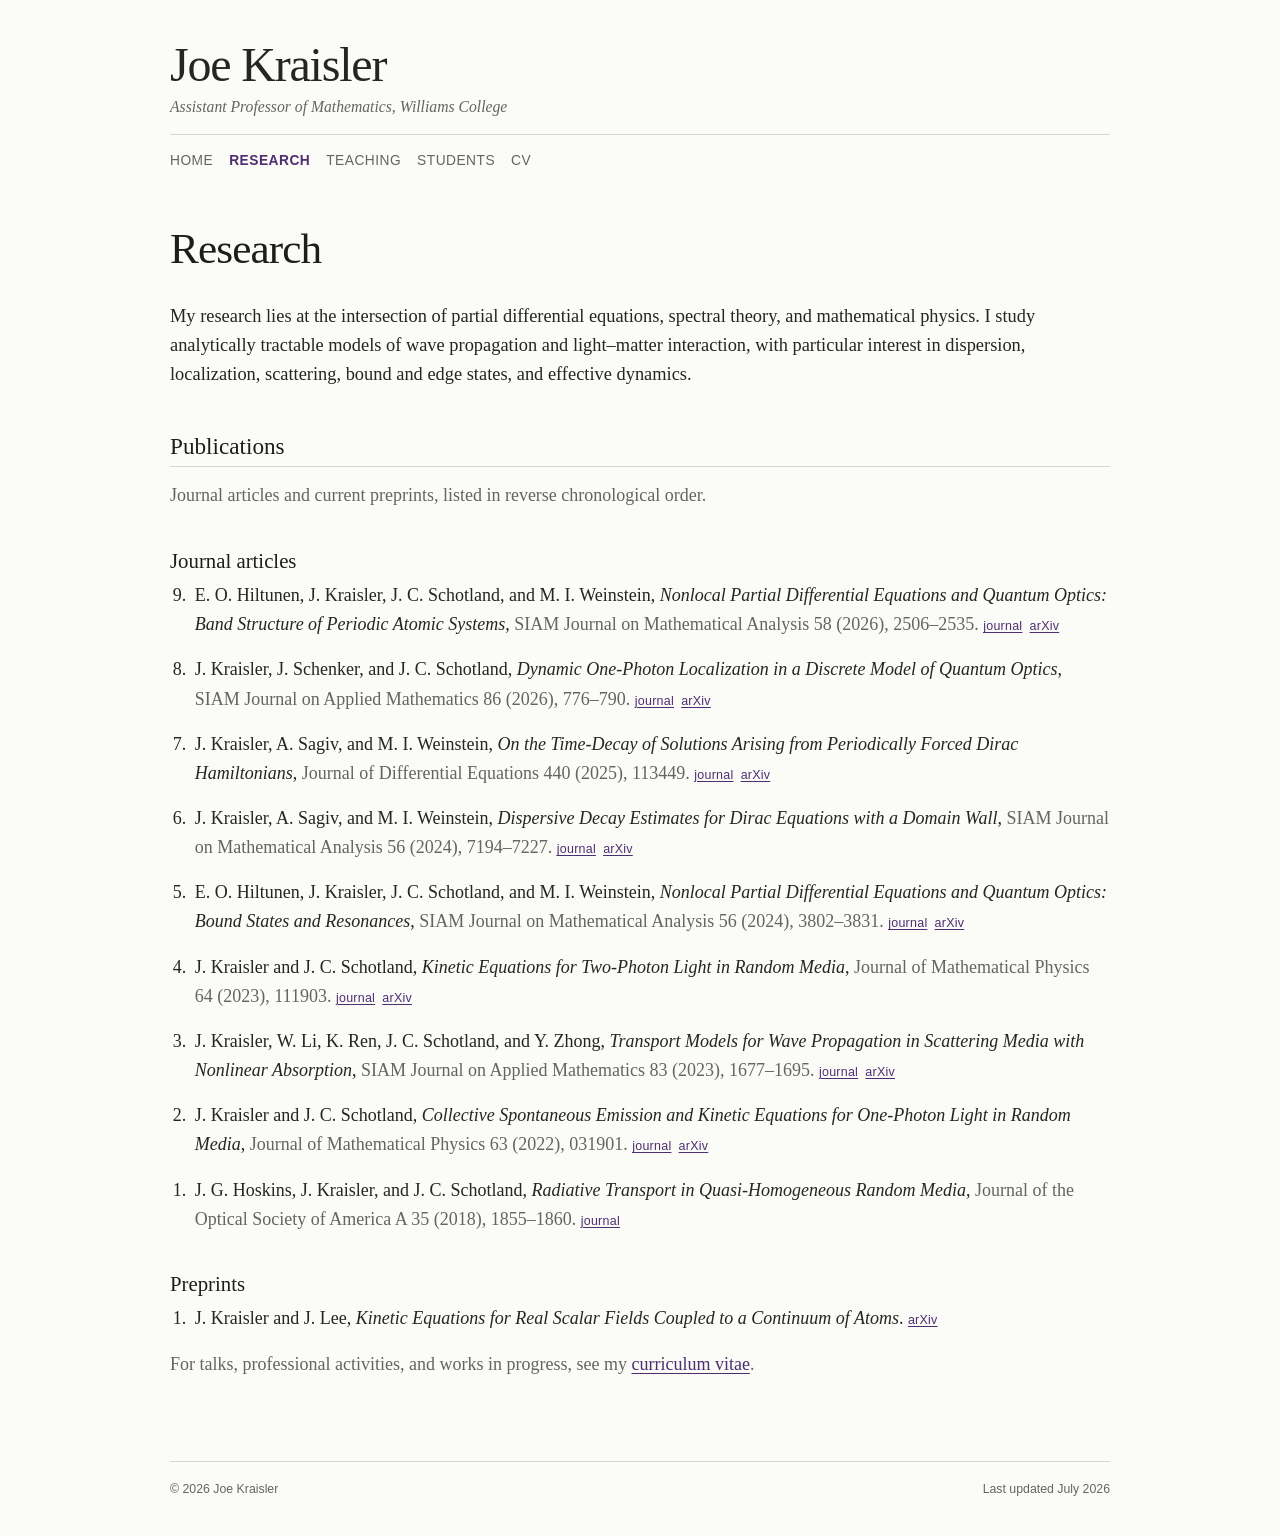
==== research.html @ 44c0ad86 "Add files via upload Upload website" ====
<!doctype html>
<html lang="en">
<head>
  <meta charset="utf-8">
  <meta name="viewport" content="width=device-width, initial-scale=1">
  <meta name="description" content="Research and publications of Joe Kraisler in mathematical physics, spectral theory, dispersive PDE, and quantum optics.">
  <title>Research | Joe Kraisler</title>
  <link rel="stylesheet" href="style.css">
</head>
<body>
  <a class="skip-link" href="#main-content">Skip to content</a>
  <header class="site-header">
    <div class="masthead">
      <div>
        <p class="site-title"><a href="index.html">Joe Kraisler</a></p>
        <p class="site-subtitle">Assistant Professor of Mathematics, Williams College</p>
      </div>
    </div>
    <nav class="site-nav" aria-label="Primary navigation">
      <ul>
        <li><a href="index.html">Home</a></li>
        <li><a href="research.html" aria-current="page">Research</a></li>
        <li><a href="teaching.html">Teaching</a></li>
        <li><a href="students.html">Students</a></li>
        <li><a href="files/Joseph_Kraisler_CV.pdf">CV</a></li>
      </ul>
    </nav>
  </header>

  <main id="main-content">
    <h1>Research</h1>
    <p class="lede">My research lies at the intersection of partial differential equations, spectral theory, and mathematical physics. I study analytically tractable models of wave propagation and light–matter interaction, with particular interest in dispersion, localization, scattering, bound and edge states, and effective dynamics.</p>

    <section id="publications">
      <h2>Publications</h2>
      <p class="note">Journal articles and current preprints, listed in reverse chronological order.</p>

      <h3 class="year-heading">Journal articles</h3>
      <ol class="publication-list" reversed start="9">
        <li>
          E. O. Hiltunen, J. Kraisler, J. C. Schotland, and M. I. Weinstein,
          <span class="title">Nonlocal Partial Differential Equations and Quantum Optics: Band Structure of Periodic Atomic Systems</span>,
          <span class="venue">SIAM Journal on Mathematical Analysis 58 (2026), 2506–2535.</span>
          <span class="publication-links"><a href="https://doi.org/10.1137/25M1754959">journal</a><a href="https://arxiv.org/abs/2311.12632">arXiv</a></span>
        </li>
        <li>
          J. Kraisler, J. Schenker, and J. C. Schotland,
          <span class="title">Dynamic One-Photon Localization in a Discrete Model of Quantum Optics</span>,
          <span class="venue">SIAM Journal on Applied Mathematics 86 (2026), 776–790.</span>
          <span class="publication-links"><a href="https://doi.org/10.1137/21M1428315">journal</a><a href="https://arxiv.org/abs/2407.14109">arXiv</a></span>
        </li>
        <li>
          J. Kraisler, A. Sagiv, and M. I. Weinstein,
          <span class="title">On the Time-Decay of Solutions Arising from Periodically Forced Dirac Hamiltonians</span>,
          <span class="venue">Journal of Differential Equations 440 (2025), 113449.</span>
          <span class="publication-links"><a href="https://doi.org/10.1016/j.jde.2025.113449">journal</a><a href="https://arxiv.org/abs/2501.07466">arXiv</a></span>
        </li>
        <li>
          J. Kraisler, A. Sagiv, and M. I. Weinstein,
          <span class="title">Dispersive Decay Estimates for Dirac Equations with a Domain Wall</span>,
          <span class="venue">SIAM Journal on Mathematical Analysis 56 (2024), 7194–7227.</span>
          <span class="publication-links"><a href="https://doi.org/10.1137/23M1625378">journal</a><a href="https://arxiv.org/abs/2307.06499">arXiv</a></span>
        </li>
        <li>
          E. O. Hiltunen, J. Kraisler, J. C. Schotland, and M. I. Weinstein,
          <span class="title">Nonlocal Partial Differential Equations and Quantum Optics: Bound States and Resonances</span>,
          <span class="venue">SIAM Journal on Mathematical Analysis 56 (2024), 3802–3831.</span>
          <span class="publication-links"><a href="https://doi.org/10.1137/23M158142X">journal</a><a href="https://arxiv.org/abs/2306.10431">arXiv</a></span>
        </li>
        <li>
          J. Kraisler and J. C. Schotland,
          <span class="title">Kinetic Equations for Two-Photon Light in Random Media</span>,
          <span class="venue">Journal of Mathematical Physics 64 (2023), 111903.</span>
          <span class="publication-links"><a href="https://doi.org/10.1063/5.0106535">journal</a><a href="https://arxiv.org/abs/2206.14336">arXiv</a></span>
        </li>
        <li>
          J. Kraisler, W. Li, K. Ren, J. C. Schotland, and Y. Zhong,
          <span class="title">Transport Models for Wave Propagation in Scattering Media with Nonlinear Absorption</span>,
          <span class="venue">SIAM Journal on Applied Mathematics 83 (2023), 1677–1695.</span>
          <span class="publication-links"><a href="https://doi.org/10.1137/22M1533505">journal</a><a href="https://arxiv.org/abs/2210.17024">arXiv</a></span>
        </li>
        <li>
          J. Kraisler and J. C. Schotland,
          <span class="title">Collective Spontaneous Emission and Kinetic Equations for One-Photon Light in Random Media</span>,
          <span class="venue">Journal of Mathematical Physics 63 (2022), 031901.</span>
          <span class="publication-links"><a href="https://doi.org/10.1063/5.0055171">journal</a><a href="https://arxiv.org/abs/2104.12683">arXiv</a></span>
        </li>
        <li>
          J. G. Hoskins, J. Kraisler, and J. C. Schotland,
          <span class="title">Radiative Transport in Quasi-Homogeneous Random Media</span>,
          <span class="venue">Journal of the Optical Society of America A 35 (2018), 1855–1860.</span>
          <span class="publication-links"><a href="https://doi.org/10.1364/JOSAA.35.001855">journal</a></span>
        </li>
      </ol>

      <h3 class="year-heading">Preprints</h3>
      <ol class="publication-list">
        <li>
          J. Kraisler and J. Lee,
          <span class="title">Kinetic Equations for Real Scalar Fields Coupled to a Continuum of Atoms</span>.
          <span class="publication-links"><a href="https://arxiv.org/abs/2311.18180">arXiv</a></span>
        </li>
      </ol>

      <p class="note">For talks, professional activities, and works in progress, see my <a href="files/Joseph_Kraisler_CV.pdf">curriculum vitae</a>.</p>
    </section>
  </main>

  <footer class="site-footer">
    <p>&copy; 2026 Joe Kraisler</p>
    <p>Last updated July 2026</p>
  </footer>
</body>
</html>
---- style.css ----
:root {
  --background: #fbfbf8;
  --paper: #ffffff;
  --text: #252525;
  --muted: #66645f;
  --rule: #d9d6cf;
  --accent: #4f2d73;
  --accent-dark: #32174d;
  --max-width: 940px;
}

* { box-sizing: border-box; }

html {
  color-scheme: light;
  scroll-behavior: smooth;
}

body {
  margin: 0;
  background: var(--background);
  color: var(--text);
  font-family: Georgia, "Times New Roman", serif;
  font-size: 18px;
  line-height: 1.62;
  text-rendering: optimizeLegibility;
}

a {
  color: var(--accent);
  text-decoration-thickness: 1px;
  text-underline-offset: 0.16em;
}

a:hover,
a:focus-visible { color: var(--accent-dark); }

a:focus-visible {
  outline: 2px solid var(--accent);
  outline-offset: 3px;
}

img { max-width: 100%; }

.skip-link {
  position: absolute;
  left: -9999px;
  top: 0;
  z-index: 100;
  padding: 0.5rem 0.75rem;
  background: var(--paper);
  border: 1px solid var(--rule);
}

.skip-link:focus {
  left: 1rem;
  top: 1rem;
}

.site-header,
main,
.site-footer {
  width: min(calc(100% - 2.25rem), var(--max-width));
  margin-inline: auto;
}

.site-header { padding-top: 2.5rem; }

.masthead {
  display: flex;
  align-items: baseline;
  justify-content: space-between;
  gap: 1.5rem;
  padding-bottom: 0.9rem;
  border-bottom: 1px solid var(--rule);
}

.site-title {
  margin: 0;
  font-size: clamp(2rem, 5vw, 3rem);
  font-weight: 500;
  line-height: 1.05;
  letter-spacing: -0.025em;
}

.site-title a {
  color: var(--text);
  text-decoration: none;
}

.site-subtitle {
  margin: 0.25rem 0 0;
  color: var(--muted);
  font-size: 0.98rem;
  font-style: italic;
}

.site-nav ul {
  display: flex;
  flex-wrap: wrap;
  gap: 0.35rem 1rem;
  margin: 0;
  padding: 0.9rem 0 0;
  list-style: none;
  font-family: Arial, Helvetica, sans-serif;
  font-size: 0.86rem;
  letter-spacing: 0.035em;
  text-transform: uppercase;
}

.site-nav a {
  color: var(--muted);
  text-decoration: none;
}

.site-nav a:hover,
.site-nav a:focus-visible,
.site-nav a[aria-current="page"] { color: var(--accent); }

.site-nav a[aria-current="page"] { font-weight: 700; }

main {
  min-height: 60vh;
  padding-block: 3.2rem 4rem;
}

h1, h2, h3 {
  color: #1d1d1b;
  font-weight: 500;
  line-height: 1.2;
}

h1 {
  margin: 0 0 1.7rem;
  font-size: clamp(2rem, 4.5vw, 2.7rem);
  letter-spacing: -0.02em;
}

h2 {
  margin: 2.8rem 0 0.9rem;
  padding-bottom: 0.32rem;
  border-bottom: 1px solid var(--rule);
  font-size: 1.45rem;
}

h2.first-section-heading { margin-top: 0; }

h3 {
  margin: 1.9rem 0 0.45rem;
  font-size: 1.15rem;
}

p { margin: 0 0 1.15rem; }

.lede {
  max-width: none;
  font-size: 1.15rem;
  line-height: 1.56;
}

.home-grid {
  display: grid;
  grid-template-columns: minmax(0, 1fr) 230px;
  gap: clamp(2rem, 6vw, 4rem);
  align-items: start;
}

.portrait { margin: 0; }

.portrait img {
  display: block;
  width: 230px;
  height: auto;
  border: 1px solid var(--rule);
}

.contact-card {
  margin-top: 1.2rem;
  padding-top: 1rem;
  border-top: 1px solid var(--rule);
  color: var(--muted);
  font-size: 0.92rem;
  line-height: 1.55;
}

.contact-card strong {
  color: var(--text);
  font-weight: 600;
}

.inline-links {
  display: flex;
  flex-wrap: wrap;
  gap: 0.4rem 1rem;
  margin: 1.45rem 0 0;
  padding: 0;
  list-style: none;
  font-family: Arial, Helvetica, sans-serif;
  font-size: 0.9rem;
}

.publication-list,
.course-list,
.project-list {
  margin: 0;
  padding-left: 1.3rem;
}

.publication-list li,
.course-list li,
.project-list li {
  margin-bottom: 1rem;
  padding-left: 0.25rem;
}

.publication-list .title { font-style: italic; }

.publication-list .venue,
.meta,
.note { color: var(--muted); }

.publication-links {
  white-space: nowrap;
  font-family: Arial, Helvetica, sans-serif;
  font-size: 0.78rem;
  letter-spacing: 0.02em;
}

.publication-links::before { content: " "; }
.publication-links a { margin-right: 0.45rem; }
.year-heading { margin-top: 2.4rem; font-size: 1.3rem; }
.recommendation-list { margin-bottom: 1.35rem; }

.callout {
  margin: 2rem 0;
  padding: 1.1rem 1.3rem;
  border-left: 3px solid var(--accent);
  background: var(--paper);
}

.site-footer {
  display: flex;
  justify-content: space-between;
  gap: 1rem;
  padding-block: 1.15rem 2.2rem;
  border-top: 1px solid var(--rule);
  color: var(--muted);
  font-family: Arial, Helvetica, sans-serif;
  font-size: 0.77rem;
}

.site-footer p { margin: 0; }

@media (max-width: 720px) {
  body { font-size: 17px; }
  .site-header { padding-top: 1.5rem; }
  .masthead, .site-footer { display: block; }
  .site-subtitle { margin-top: 0.45rem; }
  .home-grid { grid-template-columns: 1fr; }
  .portrait { order: -1; }
  .portrait img { width: 180px; }
  main { padding-top: 2.35rem; }
  .site-footer p + p { margin-top: 0.35rem; }
}

@media print {
  body { background: #fff; font-size: 11pt; }
  .site-header, main, .site-footer { width: 100%; }
  .site-nav, .skip-link { display: none; }
  main { padding-block: 1.5rem; }
  a { color: inherit; text-decoration: none; }
}

/* Teaching page */
.teaching-intro {
  display: grid;
  grid-template-columns: minmax(0, 1.45fr) minmax(15rem, 0.8fr);
  gap: clamp(1.5rem, 5vw, 3.5rem);
  align-items: start;
  margin-bottom: 2.8rem;
}

.teaching-intro .lede {
  max-width: none;
  margin: 0;
}

.teaching-philosophy {
  margin: 0;
  padding: 0.15rem 0 0.15rem 1.15rem;
  border-left: 3px solid var(--accent);
  color: var(--muted);
  font-size: 0.98rem;
  line-height: 1.58;
}

.section-note {
  margin-top: -0.2rem;
  color: var(--muted);
  font-size: 0.96rem;
}

.current-course-grid {
  display: grid;
  grid-template-columns: repeat(3, minmax(0, 1fr));
  gap: 1rem;
  margin-top: 1.35rem;
}

.course-card {
  min-height: 9.25rem;
  padding: 1.15rem 1.2rem 1.25rem;
  border: 1px solid var(--rule);
  border-top: 3px solid var(--accent);
  background: var(--paper);
}

.course-card .course-code {
  margin: 0 0 0.65rem;
  color: var(--accent);
  font-family: Arial, Helvetica, sans-serif;
  font-size: 0.76rem;
  font-weight: 700;
  letter-spacing: 0.08em;
  text-transform: uppercase;
}

.course-card h3 {
  margin: 0;
  font-size: 1.08rem;
  line-height: 1.34;
}

.teaching-history {
  display: grid;
  grid-template-columns: repeat(2, minmax(0, 1fr));
  gap: 1rem;
  margin-top: 1.35rem;
}

.institution-card {
  padding: 1.15rem 1.25rem 1.25rem;
  border: 1px solid var(--rule);
  background: rgba(255, 255, 255, 0.52);
}

.institution-card-wide {
  grid-column: 1 / -1;
}

.institution-heading {
  display: flex;
  align-items: baseline;
  justify-content: space-between;
  gap: 1rem;
  margin-bottom: 0.85rem;
  padding-bottom: 0.55rem;
  border-bottom: 1px solid var(--rule);
}

.institution-heading h3 {
  margin: 0;
  font-size: 1.13rem;
}

.institution-heading p {
  flex: 0 0 auto;
  margin: 0;
  color: var(--muted);
  font-family: Arial, Helvetica, sans-serif;
  font-size: 0.78rem;
  letter-spacing: 0.025em;
}

.compact-course-list {
  margin: 0;
  padding-left: 1.15rem;
}

.compact-course-list li {
  margin-bottom: 0.38rem;
  break-inside: avoid;
}

.compact-course-list li:last-child {
  margin-bottom: 0;
}

.two-column-list {
  columns: 2;
  column-gap: 2.5rem;
}

@media (max-width: 760px) {
  .teaching-intro,
  .current-course-grid,
  .teaching-history {
    grid-template-columns: 1fr;
  }

  .institution-card-wide {
    grid-column: auto;
  }

  .two-column-list {
    columns: 1;
  }

  .course-card {
    min-height: auto;
  }
}
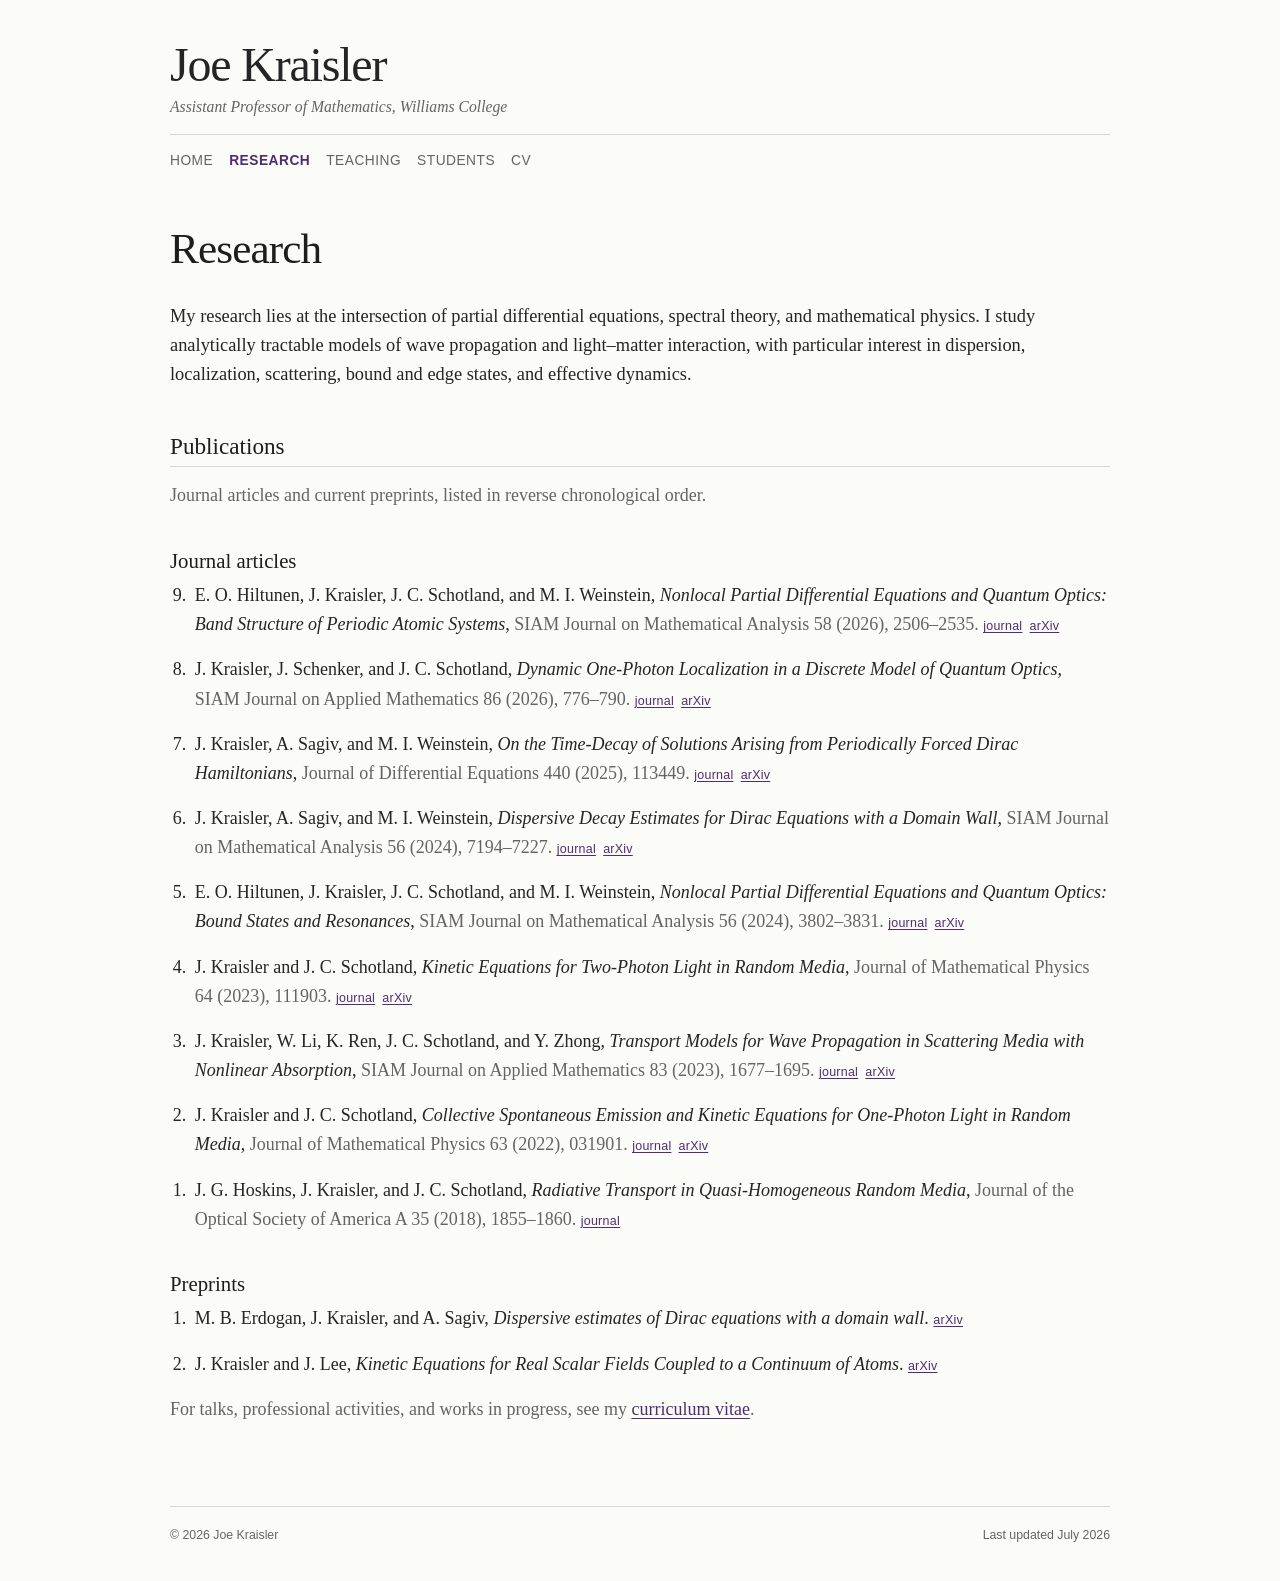
==== commit d5448ccf: "Add files via upload Updated list of publications. Added dispersive estimates with Amir and Burak." ====
--- a/research.html
+++ b/research.html
@@ -95,6 +95,11 @@
 
       <h3 class="year-heading">Preprints</h3>
       <ol class="publication-list">
+	<li>
+          M. B. Erdogan, J. Kraisler, and A. Sagiv,
+          <span class="title">Dispersive estimates of Dirac equations with a domain wall</span>.
+          <span class="publication-links"><a href="https://arxiv.org/abs/2607.22879v1">arXiv</a></span>
+        </li>
         <li>
           J. Kraisler and J. Lee,
           <span class="title">Kinetic Equations for Real Scalar Fields Coupled to a Continuum of Atoms</span>.
